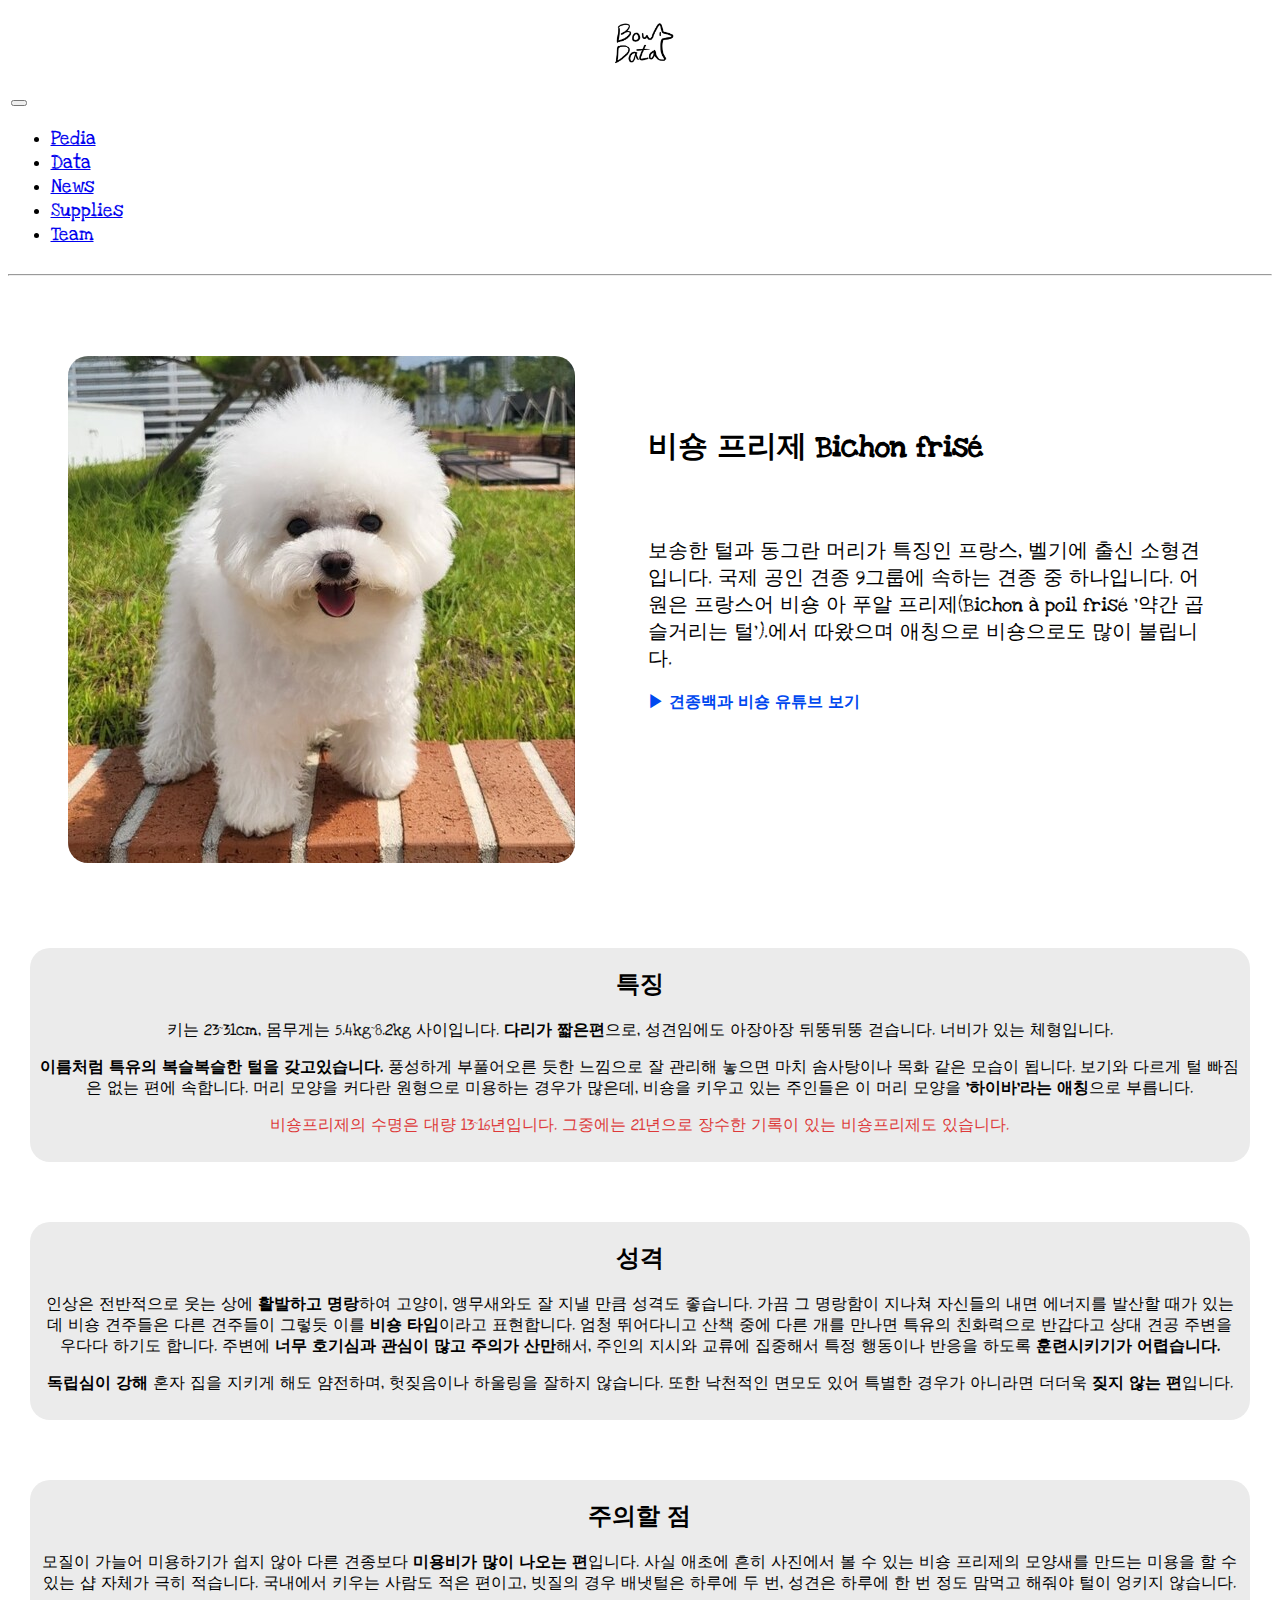
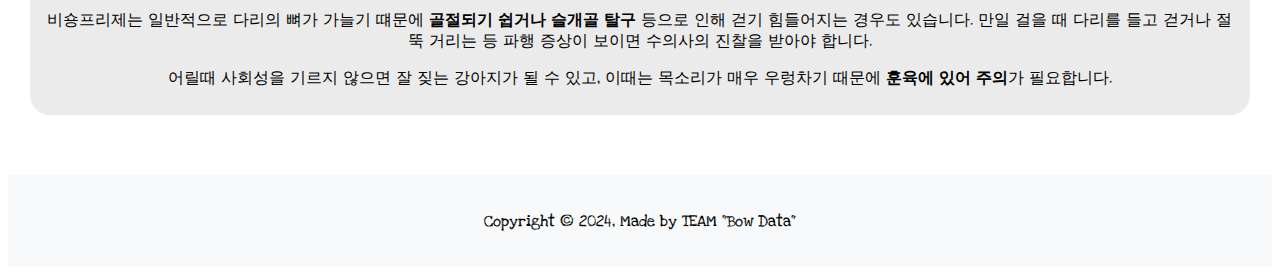
==== bichon.html @ 7a9819c9 "first-final" ====
<!DOCTYPE html>
<html lang="en">
  <head>
    <meta charset="UTF-8" />
    <meta http-equiv="X-UA-Compatible" content="IE=edge" />
    <meta name="viewport" content="width=device-width, initial-scale=1.0" />
    <title>Bow Data</title>
    <script
      src="https://cdn.jsdelivr.net/npm/bootstrap@5.0.1/dist/js/bootstrap.bundle.min.js"
      integrity="sha384-gtEjrD/SeCtmISkJkNUaaKMoLD0//ElJ19smozuHV6z3Iehds+3Ulb9Bn9Plx0x4"
      crossorigin="anonymous"
    ></script>
    <link
      href="https://cdn.jsdelivr.net/npm/bootstrap@5.0.1/dist/css/bootstrap.min.css"
      rel="stylesheet"
      integrity="sha384-+0n0xVW2eSR5OomGNYDnhzAbDsOXxcvSN1TPprVMTNDbiYZCxYbOOl7+AMvyTG2x"
      crossorigin="anonymous"
    />
    <link rel="stylesheet" href="css/dog-style.css" />
    <link rel="preconnect" href="https://fonts.googleapis.com" />
    <link rel="preconnect" href="https://fonts.gstatic.com" crossorigin />
    <link
      href="https://fonts.googleapis.com/css2?family=Love+Ya+Like+A+Sister&display=swap"
      rel="stylesheet"
    />
  </head>
  <body>
    <header>
      <nav class="navbar navbar-light bg-white" style="padding: 0.5%">
        <div class="container" style="display: block; text-align: center">
          <a class="navbar-brand" href="/">
            <img src="/img/bowdatalogo.png" alt="bowdatalogo" width="90" />
          </a>
        </div>
      </nav>
      <nav
        class="navbar navbar-expand-lg navbar-light bg-white"
        style="padding: 0.2%"
      >
        <div class="container-fluid">
          <button
            class="navbar-toggler"
            type="button"
            data-bs-toggle="collapse"
            data-bs-target="#navbarSupportedContent"
            aria-controls="navbarSupportedContent"
            aria-expanded="false"
            aria-label="Toggle navigation"
          >
            <span class="navbar-toggler-icon"></span>
          </button>
          <div
            class="collapse navbar-collapse"
            id="navbarSupportedContent"
            style="
              font-family: 'Love Ya Like A Sister', cursive;
              font-size: 1.1em;
            "
          >
            <ul class="navbar-nav justify-content-center" style="width: 100%">
              <li class="nav-item">
                <a aria-current="page" class="nav-link active" href="pedia.html"
                  >Pedia</a
                >
                <!-- 견종별 소개 및 특징 설명하는 페이지 -->
              </li>
              <li class="nav-item">
                <a aria-current="page" class="nav-link active" href="data.html"
                  >Data</a
                >
                <!-- 강아지 관련 상식 페이지 -->
              </li>
              <li class="nav-item">
                <a aria-current="page" class="nav-link active" href="news.html"
                  >News</a
                >
                <!-- 강아지 관련 뉴스 페이지 -->
              </li>
              <li class="nav-item">
                <a
                  aria-current="page"
                  class="nav-link active"
                  href="supplies.html"
                  >Supplies</a
                >
                <!-- 강아지 용품 추천 페이지 -->
              </li>
              <li class="nav-item">
                <a aria-current="page" class="nav-link active" href="team.html"
                  >Team</a
                >
                <!-- 팀 프로젝트 및 팀원 소개 페이지-->
              </li>
            </ul>
          </div>
        </div>
      </nav>
      <hr />
    </header>

    <div class="layout">
      <article>
        <div class="flexbox">
          <div class="item">
            <img src="./img/bichon.jpg" alt="비숑 프리제 사진" />
          </div>
          <div class="item">
            <h2>비숑 프리제 Bichon frisé</h2>
            <p>
              보송한 털과 동그란 머리가 특징인 프랑스, 벨기에 출신 소형견
              입니다. 국제 공인 견종 9그룹에 속하는 견종 중 하나입니다. 어원은
              프랑스어 비숑 아 푸알 프리제(Bichon à poil frisé '약간 곱슬거리는
              털').에서 따왔으며 애칭으로 비숑으로도 많이 불립니다.
            </p>

            <a
              class="youtube"
              href="https://www.youtube.com/watch?v=Wf_A_cnwwvk"
              target="_blank"
            >
              ▶ 견종백과 비숑 유튜브 보기</a
            >
          </div>
        </div>
      </article>
    </div>

    <section id="boxes"></section>

    <footer>
      <p>Copyright &copy; 2024, Made by TEAM "Bow Data"<br /></p>
    </footer>

    <script src="./dogjs/bichon.js"></script>
  </body>
</html>
---- css/dog-style.css ----
body {
  font-family: 'Love Ya Like A Sister', cursive;
}

header {
  margin-bottom: 20px;
}

.navbar-brand img {
  max-width: 100%;
}

.nav-link {
  font-size: 1.1em;
}

.layout {
  max-width: 1200px;
  margin: 0 auto;
  padding: 50px;
  display: flex;
  flex-wrap: nowrap;
  gap: 1em;
}

article {
  flex-basis: 680px;
  flex-grow: 1;
  flex-shrink: 1;
}

.flexbox {
  display: flex;
  flex-wrap: wrap;
  gap: 1em;
  padding: 10px;
}

.item {
  min-height: 150px;
  flex-basis: 200px;
  flex-shrink: 1;
  flex-grow: 1;
}

.item p {
  margin-top: 70px;
  font-size: 20px;
}

.item h2 {
  font-size: 30px;
  margin-top: 70px;
}

img {
  border-radius: 20px;
  height: auto;
  max-width: 100%;
}

.youtube {
  text-decoration: none;
  color: rgb(0, 72, 239);
  font-weight: bold;
}

/* Boxes */

#boxes .box {
  float: none;
  text-align: center;
  width: 95%;
  background-color: #ebebeb;
  border-radius: 20px;
  margin: 20px auto 60px auto;
  padding: 10px;
}

.box h2 {
  margin: 10px 0px 20px 0px; /* 상우하좌 */
}

.box .highlight {
  color: rgb(221, 57, 57);
}

footer {
  text-align: center;
  margin-top: 40px;
  padding: 20px 0;
  background-color: #f8f9fa;
  clear: both;
}

@media (max-width: 768px) {
  #boxes .box {
    float: none;
    text-align: center;
    width: 95%;
  }
}

@media (min-width: 768px) and (max-width: 1140px) {
  #boxes .box {
    text-align: center;
    width: 95%;
  }
}

@media (max-width: 758px) {
  .layout {
    flex-direction: column;
  }

  .item {
    flex-basis: auto;
  }

  .item img {
    width: 100%;
  }
}
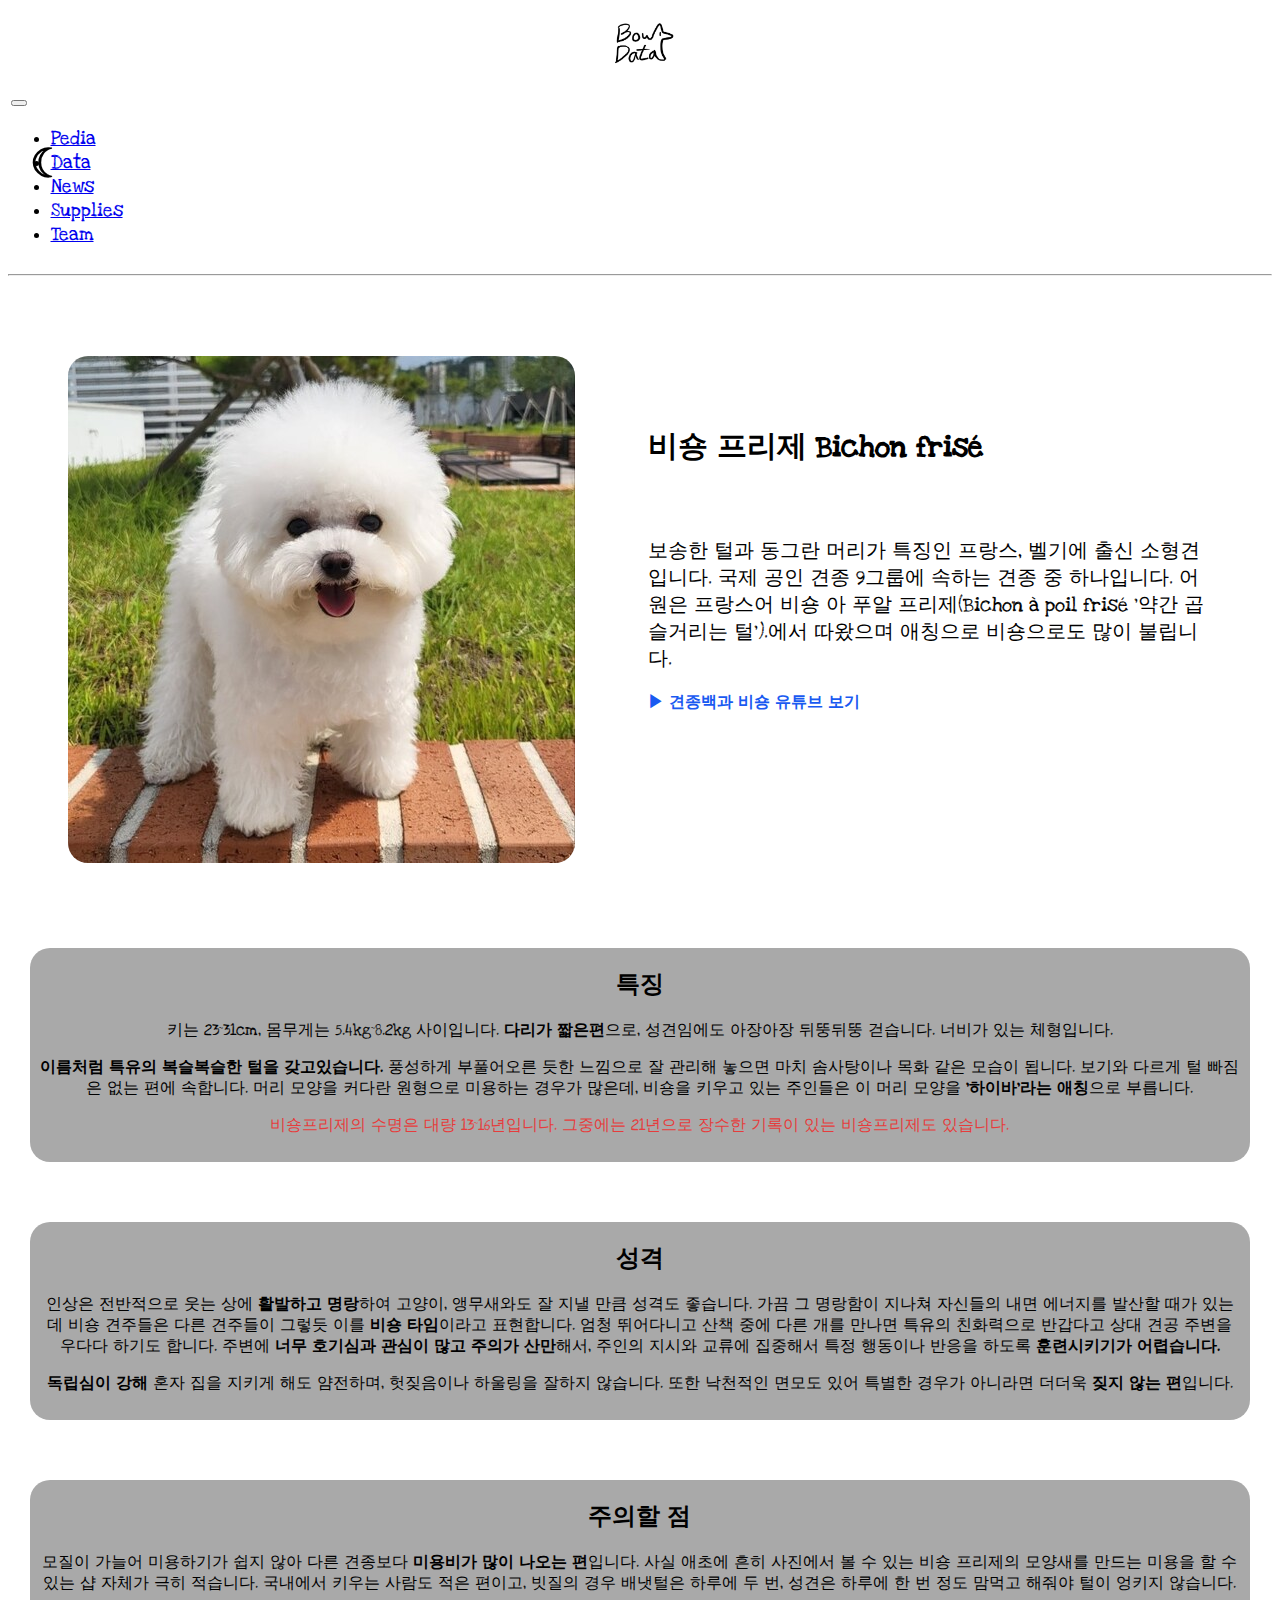
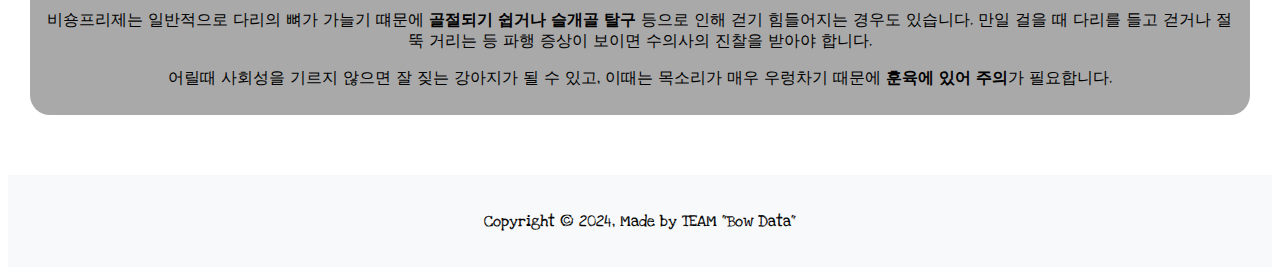
==== commit 5bbbd891: "good" ====
--- a/bichon.html
+++ b/bichon.html
@@ -25,7 +25,7 @@
     />
   </head>
   <body>
-    <header>
+    <header id="header">
       <nav class="navbar navbar-light bg-white" style="padding: 0.5%">
         <div class="container" style="display: block; text-align: center">
           <a class="navbar-brand" href="/">
@@ -127,10 +127,13 @@
 
     <section id="boxes"></section>
 
-    <footer>
+    <div class="icon" id="dark-mode-icon">☾</div>
+
+    <footer id="footer">
       <p>Copyright &copy; 2024, Made by TEAM "Bow Data"<br /></p>
     </footer>
 
     <script src="./dogjs/bichon.js"></script>
+    <script src="pedia.js"></script>
   </body>
 </html>
--- a/css/dog-style.css
+++ b/css/dog-style.css
@@ -1,9 +1,29 @@
 body {
   font-family: 'Love Ya Like A Sister', cursive;
+  transition: background-color 0.3s ease, color 0.3s ease;
+}
+
+/* 다크모드 */
+
+body.dark-mode {
+  background-color: rgb(35, 35, 35);
+  color: rgb(226, 226, 226);
 }
 
 header {
   margin-bottom: 20px;
+  transition: background-color 0.3s ease, color 0.3s ease;
+}
+
+/* 다크모드 */
+header.dark-mode {
+  background-color: rgb(115, 115, 115);
+  color: white;
+}
+
+footer.dark-mode {
+  background-color: rgb(15, 15, 15);
+  color: white;
 }
 
 .navbar-brand img {
@@ -61,7 +81,7 @@
 
 .youtube {
   text-decoration: none;
-  color: rgb(0, 72, 239);
+  color: rgb(25, 90, 241);
   font-weight: bold;
 }
 
@@ -71,7 +91,7 @@
   float: none;
   text-align: center;
   width: 95%;
-  background-color: #ebebeb;
+  background-color: #a9a9a9;
   border-radius: 20px;
   margin: 20px auto 60px auto;
   padding: 10px;
@@ -82,7 +102,7 @@
 }
 
 .box .highlight {
-  color: rgb(221, 57, 57);
+  color: rgb(230, 60, 60);
 }
 
 footer {
@@ -91,6 +111,16 @@
   padding: 20px 0;
   background-color: #f8f9fa;
   clear: both;
+  transition: background-color 0.3s ease, color 0.3s ease;
+}
+
+.icon {
+  position: fixed;
+  top: 140px;
+  left: 30px;
+  font-size: 40px;
+  font-weight: bold;
+  cursor: pointer;
 }
 
 @media (max-width: 768px) {
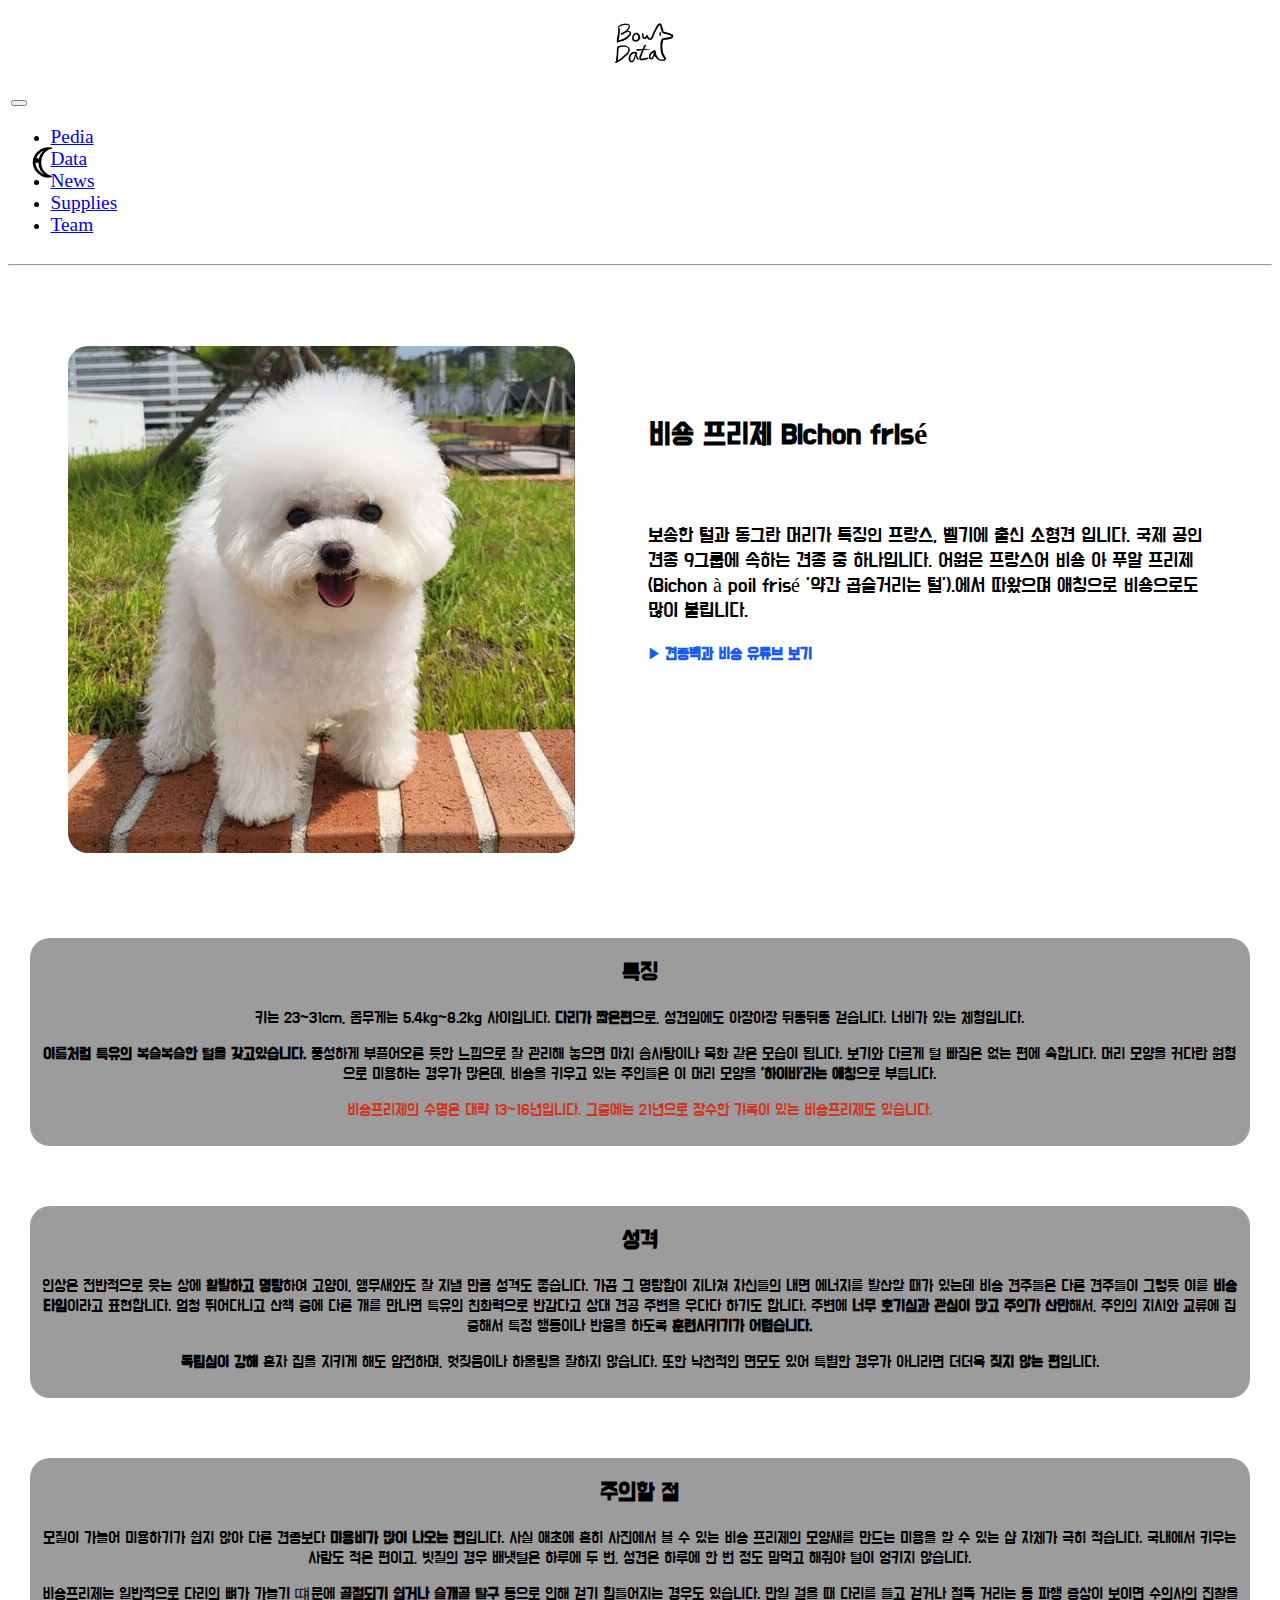
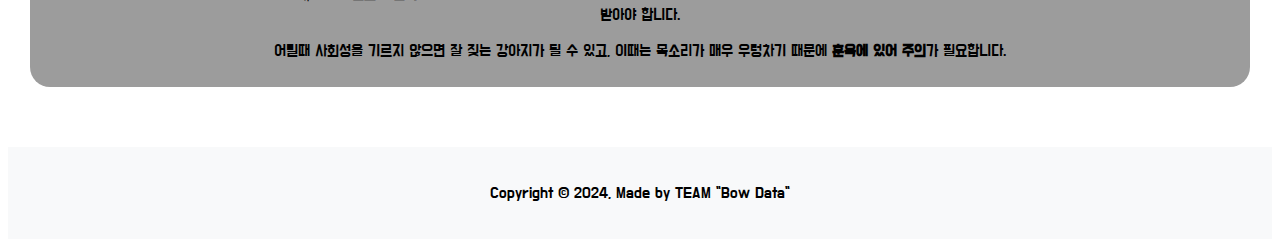
==== commit 3cf1d119: "font" ====
--- a/bichon.html
+++ b/bichon.html
@@ -20,7 +20,7 @@
     <link rel="preconnect" href="https://fonts.googleapis.com" />
     <link rel="preconnect" href="https://fonts.gstatic.com" crossorigin />
     <link
-      href="https://fonts.googleapis.com/css2?family=Love+Ya+Like+A+Sister&display=swap"
+      href="https://fonts.googleapis.com/css2?family=Do+Hyeon&display=swap"
       rel="stylesheet"
     />
   </head>
--- a/css/dog-style.css
+++ b/css/dog-style.css
@@ -1,5 +1,5 @@
 body {
-  font-family: 'Love Ya Like A Sister', cursive;
+  font-family: 'Do Hyeon', cursive;
   transition: background-color 0.3s ease, color 0.3s ease;
 }
 
@@ -91,7 +91,7 @@
   float: none;
   text-align: center;
   width: 95%;
-  background-color: #a9a9a9;
+  background-color: #9c9c9c;
   border-radius: 20px;
   margin: 20px auto 60px auto;
   padding: 10px;
@@ -102,7 +102,7 @@
 }
 
 .box .highlight {
-  color: rgb(230, 60, 60);
+  color: rgb(211, 52, 34);
 }
 
 footer {
